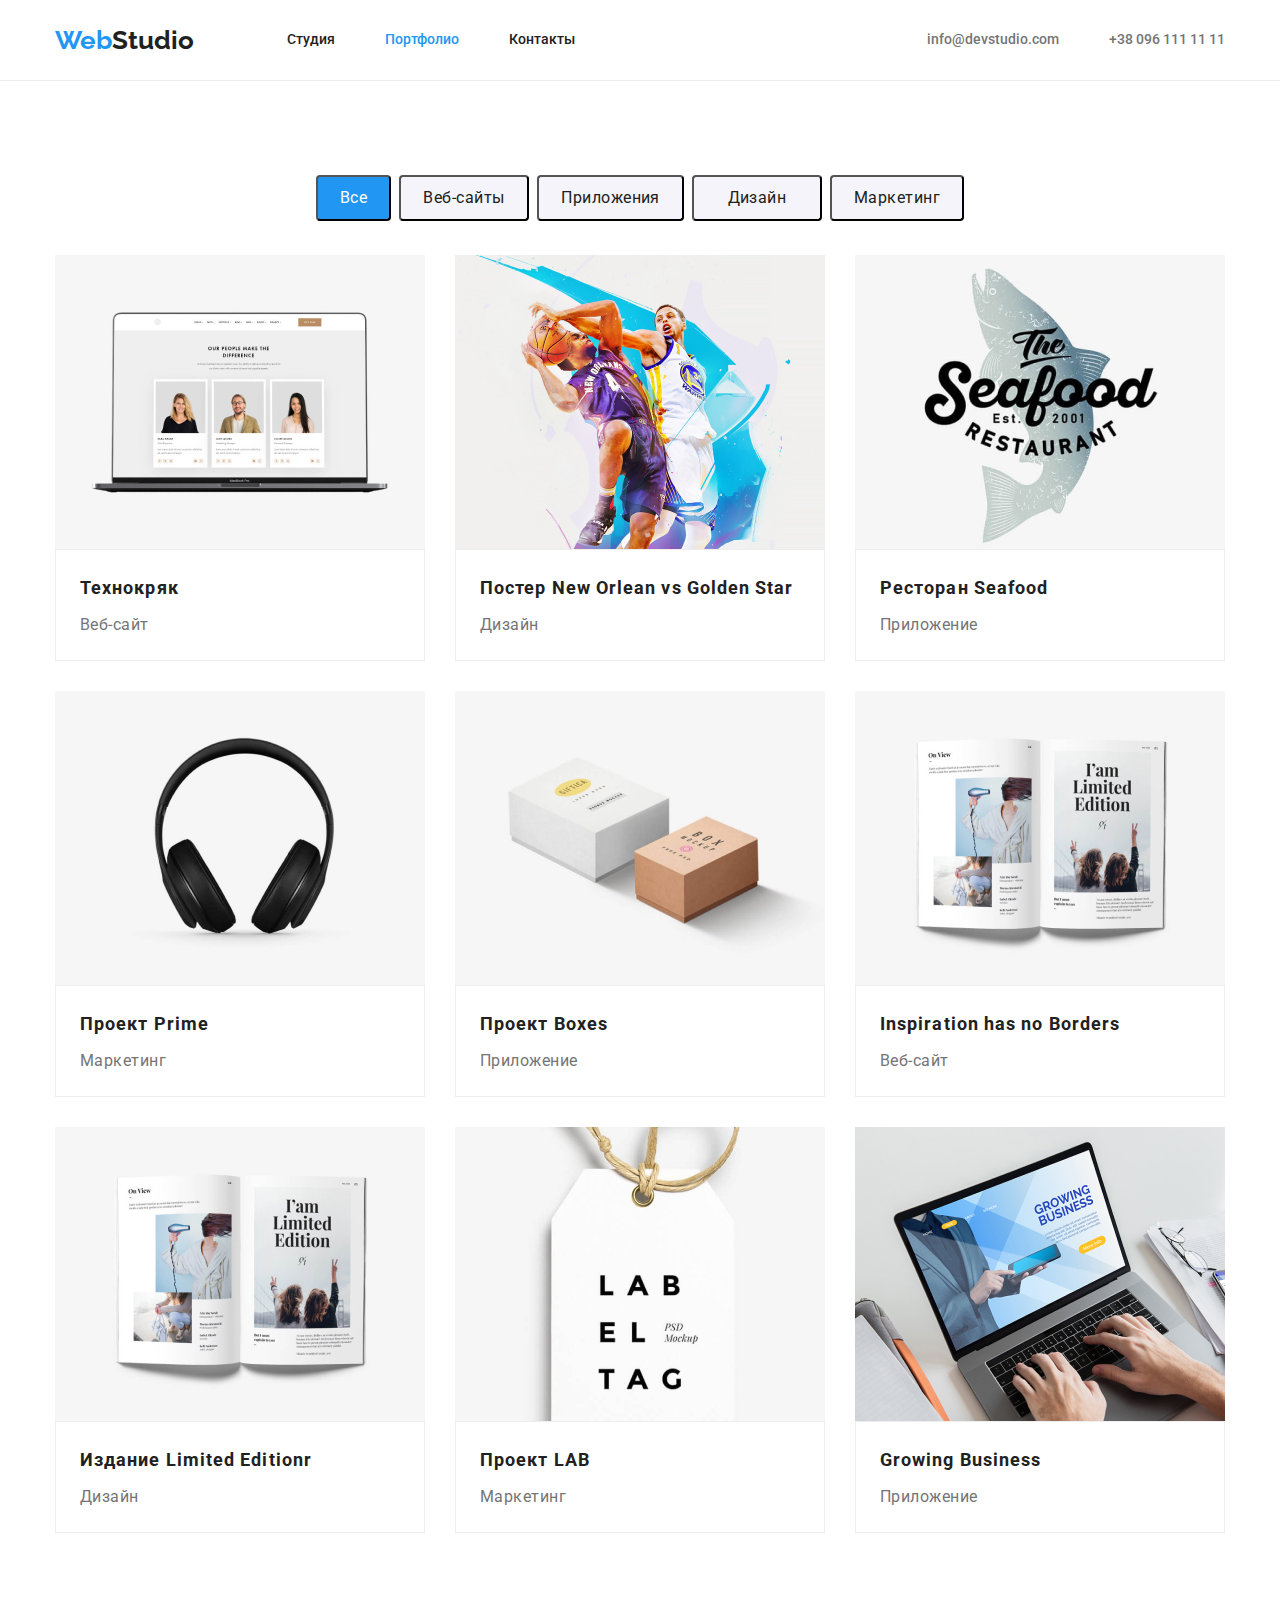
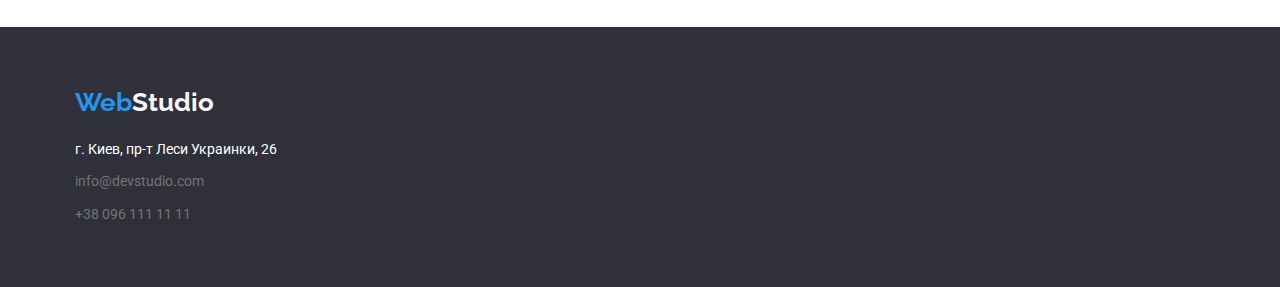
==== portfolio.html @ 2df2b5db "Initial commit" ====
<!DOCTYPE html>
<html lang="ru">

<head>
    <meta charset="UTF-8">
    <meta http-equiv="X-UA-Compatible" content="IE=edge">
    <meta name="viewport" content="width= , initial-scale=1.0">
    <title>Главная страница студии</title>
    <link rel="preconnect" href="https://fonts.googleapis.com">
    <link rel="preconnect" href="https://fonts.gstatic.com" crossorigin>
    <link
        href="https://fonts.googleapis.com/css2?family=Raleway:wght@700&family=Roboto:wght@400;500;700;900&display=swap"
        rel="stylesheet">
    <link rel="stylesheet" href="https://cdnjs.cloudflare.com/ajax/libs/modern-normalize/1.1.0/modern-normalize.min.css">
    <link rel="stylesheet" href="./styles/styles.css">
</head>

<body>
    <!-- Шапка-->
    <header class="page-header">
       <div class="container main-nav">
        <nav class="nav">
            <a href="/index.html" class="logo">
                <span class="web">Web</span>Studio</a>
            <ul class="site-nav list">
                <li class="item"> <a href="./index.html" class="site-nav-link ">Студия</a> </li>
                <li class="item"> <a href="./portfolio.html" class="site-nav-link current">Портфолио</a> </li>
                <li class="item"> <a href="" class="site-nav-link">Контакты</a> </li>
            </ul>
        </nav>
        <ul class="auth-nav list">
            <li class="item"> <a href="mailto:info@devstudio.com" class="auth-nav-link">info@devstudio.com</a> </li>
            <li class="item"> <a href="tel:+380961111111" class="auth-nav-link">+38 096 111 11 11</a> </li>
        </ul>
       </div>
    </header>
<main>
    <!-- Скрытый заголовок -->
    <section class="section">
    <div class="container">
    <h1 class="visually-hidden">Портфолио</h1>
    <ul class="filter list">
       <li class="filter-item"><button type="button" class="button-primary">Все</button></li>
       <li class="filter-item"><button type="button" class="button-secondary">Веб-сайты</button></li>
       <li class="filter-item"><button type="button" class="button-secondary">Приложения</button></li>
       <li class="filter-item"><button type="button" class="button-secondary">Дизайн</button></li>
       <li class="filter-item"><button type="button" class="button-secondary">Маркетинг</button></li>
    </ul>

    <!-- Примеры работ -->
            <ul class="portfolio list">
            <li class="item">
                <img src="./images/p1.jpg" alt="Веб-сайт технокряк"  width="370">
                <div class="card">
                <h2 class="title">Технокряк</h2>
                <p class="sector">Веб-сайт</p>
                </div>
            </li>
            <li class="item">
                <img src="./images/p2.jpg" alt="Постер New Orlean vs Golden Star" width="370">
                <div class="card">
                <h2 class="title">Постер New Orlean vs Golden Star</h2>
                <p class="sector">Дизайн</p>
                </div>
            </li>
            <li class="item">
                <img src="./images/p3.jpg" alt="Ресторан Seafood" width="370">
                <div class="card">
                <h2 class="title">Ресторан Seafood</h2>
                <p class="sector">Приложение</p>
                </div>
            </li>
            <li class="item">
                <img src="./images/p4.jpg" alt="Проект Prime" width="370">
                <div class="card">
                <h2 class="title">Проект Prime</h2>
                <p class="sector">Маркетинг</p>
                </div>
            </li>
            <li class="item">
                <img src="./images/p5.jpg" alt="Проект Boxes" width="370">
                <div class="card">
                <h3 class="title">Проект Boxes</h3>
                <p class="sector">Приложение</p>
                </div>
            </li>
            <li class="item">
                <img src="./images/p7.jpg" alt="Inspiration has no Borders" width="370">
                <div class="card">
                <h3 class="title">Inspiration has no Borders</h3>
                <p class="sector">Веб-сайт</p>
                </div>
            <li class="item">
                <img src="./images/p7.jpg" alt="Издание Limited Edition" width="370">
                <div class="card">
                <h3 class="title">Издание Limited Editionr</h3>
                <p class="sector">Дизайн</p>
                </div>
            </li>
            <li class="item">
                <img src="./images/p8.jpg" alt="Проект LAB" width="370">
                <div class="card">
                <h3 class="title">Проект LAB</h3>
                <p class="sector">Маркетинг</p>
                </div>
            </li>
            <li class="item">
                <img src="./images/p9.jpg" alt="Growing Business" width="370">
                <div class="card">
                <h3 class="title">Growing Business</h3>
                <p class="sector">Приложение</p>
                </div>
            </li>
        </ul>
        </div>
    </section>

</main>

    <!--Футер-->
    <footer class="last">
        <div class="container ">
            <a href="/index.html" class="logo footer">
                <span class="web">Web</span>Studio</a>
            <address>
                <ul class="footer list">
                    <li class="item"><a href="https://goo.gl/maps/i7YYpfPSyJy5PhJe8" class="adress">г. Киев, пр-т Леси
                            Украинки, 26</a></li>
                    <li class="item"><a href="mailto:info@devstudio.com" class="auth">info@devstudio.com</a></li>
                    <li class="item"><a href="tel:+380961111111" class="auth">+38 096 111 11 11</a></li>
                </ul>
            </address>
        </div>
    </footer>
    
    </body>
    
    </html>
---- styles/styles.css ----
/*Цвет основного текста #212121*/
/*Цвет дополнительного текста #757575*/
/*Акцент 2196F3*/
/* Белый FFFFFF */
/* background: #E5E5E5 */
/* background вторичный: #F5F4FA; */
/* background футер: #2F303A; */

:root {
  --primary-text-color: #757575;
  --title-text-color: #212121;
  --accent-color: #2196f3;
  --primary-wight-color: #fff;
  --secondary-botton-color: #f5f4fa;
  --background-second: #f5f4fa;
}

body {
  background-color: #fff;
  color: var(--primary-text-color);

  font-family: Roboto, sans-serif;
  font-size: 14px;
}

/* Утилиты */
.list {
  list-style: none;
}

/* h1, */
h1,
h2,
h3,
p,
ul {
  margin: 0;
  padding: 0;
}

.container {
  margin: 0 auto;
  width: 1200px;
  /* outline: 2px solid #2196f3; */
  padding: 0 15px;
}
.section {
  padding-top: 94px;
  padding-bottom: 94px;
}

.visually-hidden {
  position: absolute;
  width: 1px;
  height: 1px;
  margin: -1px;
  border: 0;
  padding: 0;
  white-space: nowrap;
  clip-path: inset(100%);
  clip: rect(0 0 0 0);
  overflow: hidden;
}

/* page heder */
.page-header {
  border-bottom: 1px solid #ececec;
}

.main-nav {
  display: flex;
  align-items: center;
}
.nav {
  display: flex;
  align-items: center;
}

/* logo*/
.logo {
  color: var(--title-text-color);

  font-family: Raleway;
  font-weight: 700;
  font-size: 26px;
  line-height: 1.19;
  text-decoration: none;
}

.logo:hover {
  color: var(--accent-color);
}
.web {
  color: var(--accent-color);
}

/* site-nav */
.site-nav {
  display: flex;
  margin-left: 93px;
}

.site-nav .item:not(:last-child) {
  margin-right: 50px;
}

.site-nav-link {
  display: block;
  padding-top: 32px;
  padding-bottom: 32px;
  padding-left: 0;

  color: var(--title-text-color);

  font-weight: 500;
  line-height: 1.14;
  letter-spacing: 0.02;
  text-decoration: none;
}
.site-nav-link:hover,
.site-nav-link:focus {
  color: var(--accent-color);
}
.site-nav-link.current {
  color: var(--accent-color);
}

.auth-nav {
  display: flex;
  margin-left: auto;
}
.auth-nav .item + .item {
  margin-left: 50px;
}

.auth-nav-link {
  display: block;
  padding-top: 32px;
  padding-bottom: 32px;

  color: var(--primary-text-color);

  font-weight: 500;
  line-height: 1.14;
  letter-spacing: 0.02;
  text-decoration: none;
}
.auth-nav-link:hover,
.auth-nav-link:focus {
  color: var(--accent-color);
}

/* hero */
.hero {
  background-color: #2f303a;
  max-width: 1600px;
  margin-left: auto;
  margin-right: auto;
  text-align: center;
  padding-top: 200px;
  padding-bottom: 200px;
}

.hero-title {
  margin-bottom: 30px;

  color: var(--primary-wight-color);

  font-weight: 900;
  font-size: 44px;
  line-height: 1.36;
  text-align: center;
  vertical-align: Top;
  letter-spacing: 0.06em;
}

.section-title {
  margin-top: 0;
  margin-bottom: 50px;

  color: var(--title-text-color);
  font-weight: 700;
  font-size: 36px;
  line-height: 1.16;
  text-align: center;
}

/* Преимущества */
.feature-list {
  display: flex;
}

.feature-list .item {
  width: 270px;
}

.feature-list .item:not(:last-child) {
  margin-right: 30px;
}

.feature-list .title {
  color: var(--title-text-color);

  font-size: 14px;
  font-weight: 700;
  line-height: 1.17;
  letter-spacing: 0.03em;
}

.list .text {
  margin-top: 10px;

  font-size: 14px;
  font-weight: 400;
  line-height: 1.7;
}

/* Чем мы занимаемся */
.units {
  display: flex;
}
img {
  display: block;
  max-width: 100%;
  height: auto;
}
.units .item {
  width: calc((100% - 60px) / 3);
  margin-right: 30px;
}
.units .item:last-child {
  margin-right: 0;
}

.units .list {
  margin-top: 50px;
}
.second {
  padding-top: 0;
}

/* team */
.team {
  display: flex;
  justify-content: center;
}

.team .item {
  background-color: var(--primary-wight-color);
  /* padding-bottom: 30px; */
}
.team .item:not(:last-child) {
  margin-right: 30px;
}

.team-title {
  color: var(--title-text-color);

  font-size: 16px;
  font-weight: 500;
  line-height: 1.18;
  text-align: center;
}

.list .text-team {
  margin-top: 10px;

  font-size: 16px;
  line-height: 1.18;
  text-align: center;
}
.worker {
  padding-top: 30px;
  padding-bottom: 30px;
}

.group {
  background-color: var(--background-second);
}

/* button */
.button {
  border-radius: 4px;
  padding: 10px 32px;
  color: var(--primary-wight-color);
  background-color: var(--accent-color);
  font-family: inherit;
  font-style: 700;
  font-size: 16px;
  line-height: 1.87;
  letter-spacing: 0.03em;
}

.button-primary {
  border-radius: 4px;
  padding: 6px 22px;

  color: var(--primary-wight-color);
  background-color: var(--accent-color);

  font-family: inherit;
  font-style: 700;
  font-size: 16px;
  line-height: 1.87;
  letter-spacing: 0.03em;
  text-align: center;
}
.button-secondary {
  border-radius: 4px;
  padding: 6px 22px;
  min-width: 130px;

  color: var(--title-text-color);
  background-color: var(--secondary-botton-color);

  font-family: inherit;
  font-style: 700;
  font-size: 16px;
  line-height: 1.87;
  letter-spacing: 0.03em;
  text-align: center;
}

.button-secondary:hover,
.button-secondary:focus {
  color: var(--primary-wight-color);
  background-color: var(--accent-color);
}

.filter .title {
  color: var(--title-text-color);
  font-weight: 700;
  font-size: 18px;
  line-height: 1.7;
  letter-spacing: 0.06em;
}

.filter-text {
  font-size: 16px;
  line-height: 1.6;
}

/* footer */
.last {
  padding: 60px;
  background-color: #2f303a;
}

.footer {
  color: var(--secondary-botton-color);
}

.footer .item:not(:last-child) {
  margin-bottom: 9px;
}

address {
  margin-top: 20px;
}
.footer .adress {
  background-color: #2f303a;
  color: var(--primary-wight-color);
  line-height: 1.7;
  font-style: normal;
  text-decoration: none;
}

.footer .auth {
  background-color: #2f303a;
  color: var(--primary-text-color);
  line-height: 1.7;
  font-style: normal;
  text-decoration: none;
}

/* Фильтр портфолио */
.filter {
  display: flex;
  justify-content: center;
}

.filter-item {
  margin-right: 8px;
  margin-bottom: 34px;
}
.filter-item:last-child {
  margin-right: 0;
}

/* Портфолио */

.portfolio {
  display: flex;
  flex-wrap: wrap;
}

.portfolio .item {
  width: 370px;
  margin-right: 30px;
  margin-bottom: 30px;
}
.portfolio .item {
  width: calc((100%- 60px) / 3);
  margin-right: 30px;
  margin-bottom: 30px;
}

.portfolio .item:nth-child(3n) {
  margin-right: 0;
}
.portfolio .item:nth-last-child(-n + 3) {
  margin-bottom: 0;
}

.card .title {
  margin-top: 0px;
  margin-bottom: 0;

  color: var(--title-text-color);

  font-size: 18px;
  font-weight: 700;
  line-height: 2;
  letter-spacing: 0.06em;
}
.card .sector {
  margin-top: 4px;

  font-size: 16px;
  font-weight: 400;
  line-height: 1.87;
  letter-spacing: 0.03em;
}

.card {
  border: 1px solid #eeeeee;
  padding: 20px 24px;
  line-height: 1.9;
}
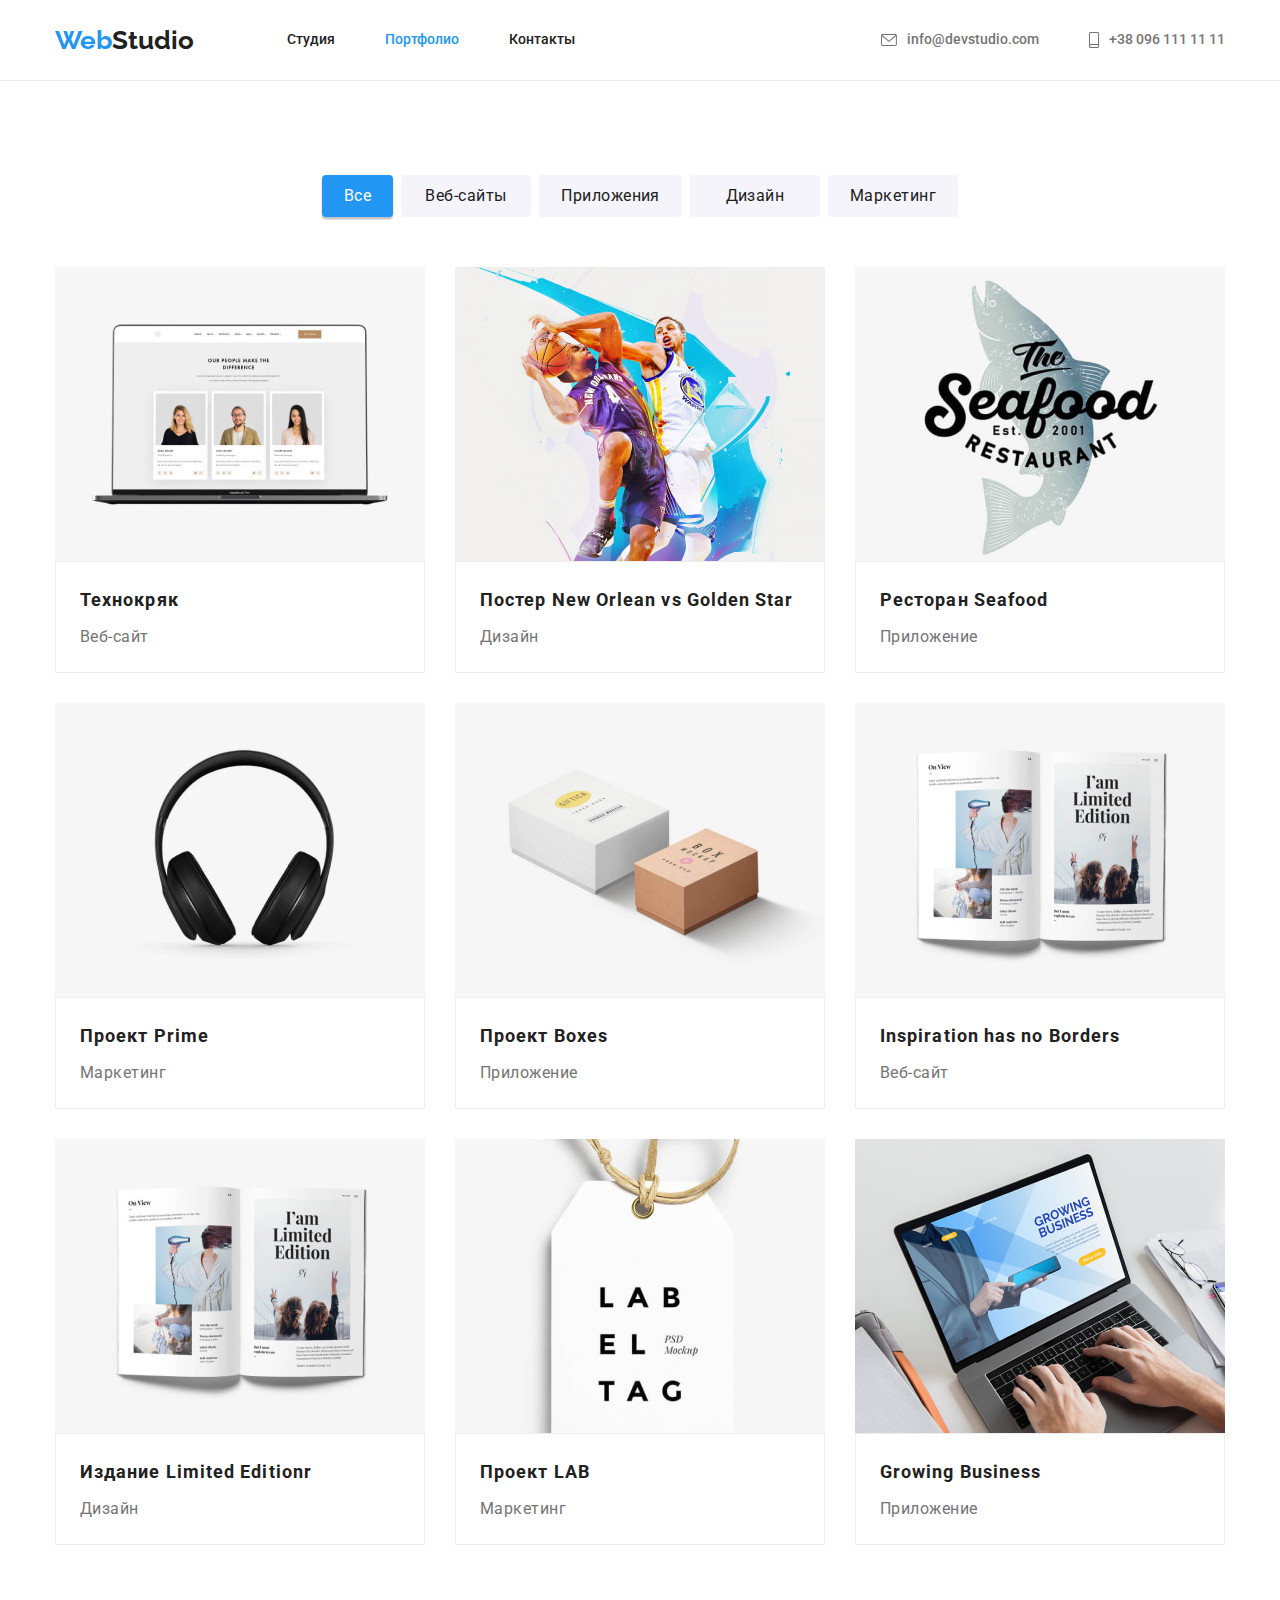
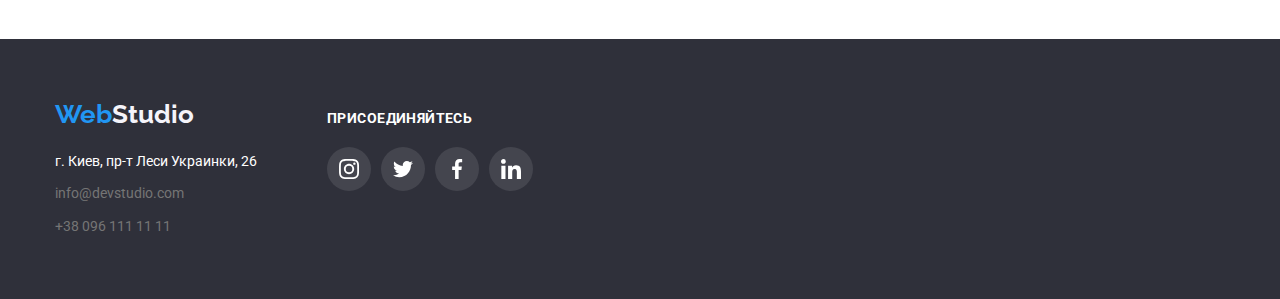
==== commit 8586f826: "Дз-4" ====
--- a/portfolio.html
+++ b/portfolio.html
@@ -29,8 +29,14 @@
             </ul>
         </nav>
         <ul class="auth-nav list">
-            <li class="item"> <a href="mailto:info@devstudio.com" class="auth-nav-link">info@devstudio.com</a> </li>
-            <li class="item"> <a href="tel:+380961111111" class="auth-nav-link">+38 096 111 11 11</a> </li>
+            <li class="item"> <a href="mailto:info@devstudio.com" class="auth-nav-link">
+                    <svg class="contact-icon" width="16" height="12">
+                        <use href="./images/sprite.svg#envelope"> </use>
+                    </svg>info@devstudio.com</a> </li>
+            <li class="item"> <a href="tel:+380961111111" class="auth-nav-link">
+                    <svg class="contact-icon" width="10" height="16">
+                        <use href="./images/sprite.svg#smartphone"> </use>
+                    </svg>+38 096 111 11 11</a> </li>
         </ul>
        </div>
     </header>
@@ -118,20 +124,55 @@
 </main>
 
     <!--Футер-->
-    <footer class="last">
-        <div class="container ">
+<footer class="last">
+    <div class="container position">
+        <div class="contact">
             <a href="/index.html" class="logo footer">
                 <span class="web">Web</span>Studio</a>
             <address>
                 <ul class="footer list">
-                    <li class="item"><a href="https://goo.gl/maps/i7YYpfPSyJy5PhJe8" class="adress">г. Киев, пр-т Леси
-                            Украинки, 26</a></li>
-                    <li class="item"><a href="mailto:info@devstudio.com" class="auth">info@devstudio.com</a></li>
-                    <li class="item"><a href="tel:+380961111111" class="auth">+38 096 111 11 11</a></li>
+                    <li class="footer-item"><a href="https://goo.gl/maps/i7YYpfPSyJy5PhJe8" class="adress">г. Киев, пр-т
+                            Леси Украинки, 26</a></li>
+                    <li class="footer-item"><a href="mailto:info@devstudio.com" class="auth">info@devstudio.com</a></li>
+                    <li class="footer-item"><a href="tel:+380961111111" class="auth">+38 096 111 11 11</a></li>
                 </ul>
             </address>
         </div>
-    </footer>
+        <div class="join">
+            <h3 class="join-title">ПРИСОЕДИНЯЙТЕСЬ</h3>
+            <ul class="socials list">
+                <li class="socials-item"> <a class="socials-link" href="" target="_blank" rel="noopener noreferrer"
+                        aria-label="иконка instagram">
+                        <svg class="socials-icon" width="20" height="20">
+                            <use href="./images/sprite.svg#instagram"> </use>
+                        </svg>
+                    </a>
+                </li>
+                <li class="socials-item"> <a class="socials-link" href="" target="_blank" rel="noopener noreferrer"
+                        aria-label="иконка twitter">
+                        <svg class="socials-icon" width="20" height="20">
+                            <use href="./images/sprite.svg#twitter"> </use>
+                        </svg>
+                    </a>
+                </li>
+                <li class="socials-item"> <a class="socials-link" href="" target="_blank" rel="noopener noreferrer"
+                        aria-label="иконка facebook">
+                        <svg class="socials-icon" width="20" height="20">
+                            <use href="./images/sprite.svg#facebook"> </use>
+                        </svg>
+                    </a>
+                </li>
+                <li class="socials-item"> <a class="socials-link" href="" target="_blank" rel="noopener noreferrer"
+                        aria-label="иконка linkedin">
+                        <svg class="socials-icon" width="20" height="20">
+                            <use href="./images/sprite.svg#linkedin"> </use>
+                        </svg>
+                    </a>
+                </li>
+            </ul>
+        </div>
+    </div>
+</footer>
     
     </body>
     
--- a/styles/styles.css
+++ b/styles/styles.css
@@ -37,7 +37,9 @@
   margin: 0;
   padding: 0;
 }
-
+:focus {
+  outline: none;
+}
 .container {
   margin: 0 auto;
   width: 1200px;
@@ -128,15 +130,18 @@
 .auth-nav {
   display: flex;
   margin-left: auto;
+  align-items: center;
 }
 .auth-nav .item + .item {
   margin-left: 50px;
+  align-items: center;
 }
 
 .auth-nav-link {
-  display: block;
+  display: flex;
   padding-top: 32px;
   padding-bottom: 32px;
+  align-items: center;
 
   color: var(--primary-text-color);
 
@@ -149,13 +154,25 @@
 .auth-nav-link:focus {
   color: var(--accent-color);
 }
+.contact-icon {
+  margin-right: 10px;
+  fill: currentColor;
+}
 
 /* hero */
 .hero {
-  background-color: #2f303a;
   max-width: 1600px;
   margin-left: auto;
   margin-right: auto;
+  background-color: #2f303a;
+
+  background-image: linear-gradient(
+      to right,
+      rgba(47, 48, 58, 0.4),
+      rgba(47, 48, 58, 0.4)
+    ),
+    url(../images/Img.jpg);
+  background-repeat: no-repeat;
   text-align: center;
   padding-top: 200px;
   padding-bottom: 200px;
@@ -185,13 +202,22 @@
   text-align: center;
 }
 
-/* Преимущества */
+/*Преимущества*/
 .feature-list {
   display: flex;
-}
-
-.feature-list .item {
+  align-items: center;
+}
+
+.feature-icon {
+  display: flex;
+  align-items: center;
+  justify-content: center;
+
+  margin-bottom: 30px;
+
   width: 270px;
+  height: 120px;
+  background-color: #f5f4fa;
 }
 
 .feature-list .item:not(:last-child) {
@@ -247,8 +273,10 @@
 
 .team .item {
   background-color: var(--primary-wight-color);
-  /* padding-bottom: 30px; */
-}
+  box-shadow: 0px 2px 1px 0px #00000033, 0px 2px 1px 0px #00000033,
+    0px 1px 3px 0px #0000001f;
+}
+
 .team .item:not(:last-child) {
   margin-right: 30px;
 }
@@ -264,6 +292,7 @@
 
 .list .text-team {
   margin-top: 10px;
+  margin-bottom: 16px;
 
   font-size: 16px;
   line-height: 1.18;
@@ -278,7 +307,47 @@
   background-color: var(--background-second);
 }
 
+.socials {
+  display: flex;
+  justify-content: center;
+  align-items: center;
+}
+
+.socials-link {
+  display: flex;
+  justify-content: center;
+  align-items: center;
+
+  width: 44px;
+  height: 44px;
+
+  background-color: #ffffff;
+
+  border-radius: 50%;
+}
+
+.socials-link:hover,
+.socials-link:focus {
+  background-color: var(--accent-color);
+}
+
+.socials-item:not(:last-child) {
+  margin-right: 10px;
+}
+
+.socials-icon {
+  fill: #afb1b8;
+}
+
+.socials-link:hover .socials-icon,
+.socials-link:focus .socials-icon {
+  fill: #ffffff;
+}
+
 /* button */
+button {
+  border: 0;
+}
 .button {
   border-radius: 4px;
   padding: 10px 32px;
@@ -297,6 +366,8 @@
 
   color: var(--primary-wight-color);
   background-color: var(--accent-color);
+  box-shadow: 0px 2px 2px 0px #0000001f, 0px 1px 2px 0px #00000014,
+    0px 3px 1px 0px #0000001a;
 
   font-family: inherit;
   font-style: 700;
@@ -305,6 +376,7 @@
   letter-spacing: 0.03em;
   text-align: center;
 }
+
 .button-secondary {
   border-radius: 4px;
   padding: 6px 22px;
@@ -325,6 +397,8 @@
 .button-secondary:focus {
   color: var(--primary-wight-color);
   background-color: var(--accent-color);
+  box-shadow: 0px 2px 2px 0px #0000001f, 0px 1px 2px 0px #00000014,
+    0px 3px 1px 0px #0000001a;
 }
 
 .filter .title {
@@ -340,17 +414,66 @@
   line-height: 1.6;
 }
 
+/* Постоянные клиенты */
+.client {
+  display: flex;
+  flex-wrap: wrap;
+}
+
+.client-logo {
+  display: flex;
+  justify-content: center;
+  align-items: center;
+
+  width: 170px;
+  height: 92px;
+
+  border: 1px solid #afb1b8;
+  border-radius: 4px;
+  color: #afb1b8;
+}
+
+.client-logo:hover,
+.client-logo:focus {
+  border: 1px solid var(--accent-color);
+  color: var(--accent-color);
+}
+
+.client-icon {
+  fill: currentColor;
+}
+
+.client .item {
+  width: calc((100%- 150px) / 6);
+  margin-right: 30px;
+  margin-bottom: 30px;
+}
+
+.client .item:nth-child(6n) {
+  margin-right: 0;
+}
+.client .item:nth-last-child(-n + 6) {
+  margin-bottom: 0;
+}
+
 /* footer */
 .last {
-  padding: 60px;
+  padding: 60px 0;
   background-color: #2f303a;
 }
 
+.position {
+  display: flex;
+  align-items: baseline;
+}
+.contact {
+  margin-right: 70px;
+}
 .footer {
   color: var(--secondary-botton-color);
 }
 
-.footer .item:not(:last-child) {
+.footer-item:not(:last-child) {
   margin-bottom: 9px;
 }
 
@@ -373,6 +496,35 @@
   text-decoration: none;
 }
 
+.join {
+  display: flex;
+  flex-direction: column;
+  align-items: flex-start;
+}
+.join-title {
+  margin-bottom: 20px;
+  color: var(--primary-wight-color);
+
+  font-size: 14px;
+  font-weight: 700;
+  line-height: 1.14;
+  align-items: left;
+  letter-spacing: 0.03em;
+}
+.join .socials-link {
+  background-color: #ffffff1a;
+  color: var(--primary-wight-color);
+}
+
+.join .socials-link:hover,
+.join .socials-link:focus {
+  background-color: #2196f3;
+}
+
+.join .socials-icon {
+  fill: currentColor;
+}
+
 /* Фильтр портфолио */
 .filter {
   display: flex;
@@ -381,7 +533,7 @@
 
 .filter-item {
   margin-right: 8px;
-  margin-bottom: 34px;
+  margin-bottom: 50px;
 }
 .filter-item:last-child {
   margin-right: 0;
@@ -405,6 +557,12 @@
   margin-bottom: 30px;
 }
 
+.portfolio .item:hover,
+.portfolio .item:focus {
+  box-shadow: 1px 4px 6px 0px #00000029, 0px 4px 4px 0px #0000000f,
+    0px 1px 1px 0px #0000001f;
+}
+
 .portfolio .item:nth-child(3n) {
   margin-right: 0;
 }
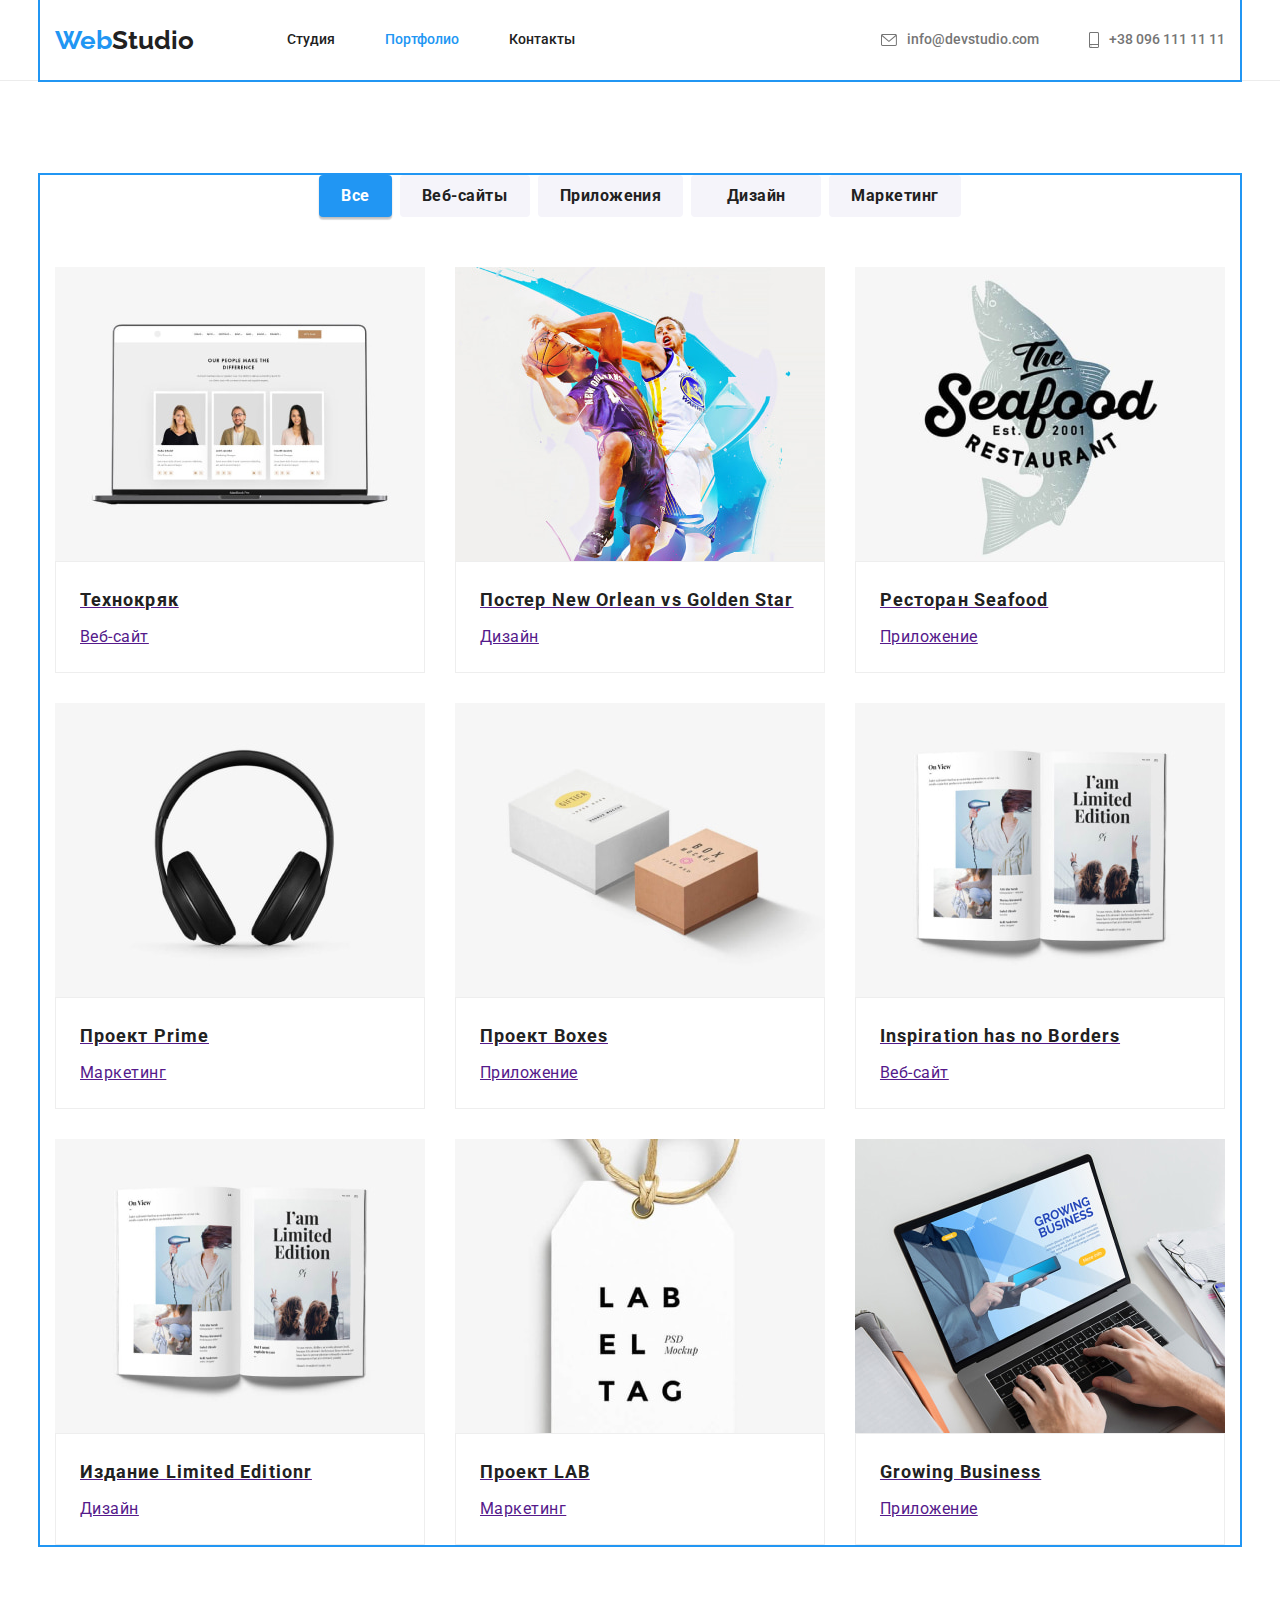
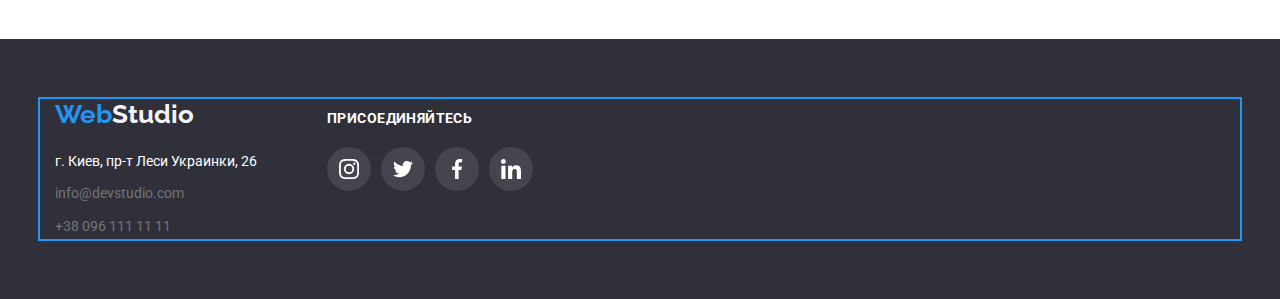
==== commit 5bfe561a: "Дз-4" ====
--- a/portfolio.html
+++ b/portfolio.html
@@ -56,66 +56,84 @@
     <!-- Примеры работ -->
             <ul class="portfolio list">
             <li class="item">
+                <a href="" class="portfolio-link">
                 <img src="./images/p1.jpg" alt="Веб-сайт технокряк"  width="370">
                 <div class="card">
                 <h2 class="title">Технокряк</h2>
                 <p class="sector">Веб-сайт</p>
                 </div>
+                </a>
             </li>
             <li class="item">
+                <a href="" class="portfolio-link">
                 <img src="./images/p2.jpg" alt="Постер New Orlean vs Golden Star" width="370">
                 <div class="card">
                 <h2 class="title">Постер New Orlean vs Golden Star</h2>
                 <p class="sector">Дизайн</p>
                 </div>
+                </a>
             </li>
             <li class="item">
+                <a href="" class="portfolio-link">
                 <img src="./images/p3.jpg" alt="Ресторан Seafood" width="370">
                 <div class="card">
                 <h2 class="title">Ресторан Seafood</h2>
                 <p class="sector">Приложение</p>
                 </div>
+                </a>
             </li>
             <li class="item">
+                <a href="" class="portfolio-link">
                 <img src="./images/p4.jpg" alt="Проект Prime" width="370">
                 <div class="card">
                 <h2 class="title">Проект Prime</h2>
                 <p class="sector">Маркетинг</p>
                 </div>
+                </a>
             </li>
             <li class="item">
+                <a href="" class="portfolio-link">
                 <img src="./images/p5.jpg" alt="Проект Boxes" width="370">
                 <div class="card">
                 <h3 class="title">Проект Boxes</h3>
                 <p class="sector">Приложение</p>
                 </div>
+                </a>
             </li>
             <li class="item">
+                <a href="" class="portfolio-link">
                 <img src="./images/p7.jpg" alt="Inspiration has no Borders" width="370">
                 <div class="card">
                 <h3 class="title">Inspiration has no Borders</h3>
                 <p class="sector">Веб-сайт</p>
                 </div>
+                </a>
             <li class="item">
+                <a href="" class="portfolio-link">
                 <img src="./images/p7.jpg" alt="Издание Limited Edition" width="370">
                 <div class="card">
                 <h3 class="title">Издание Limited Editionr</h3>
                 <p class="sector">Дизайн</p>
                 </div>
+                </a>
             </li>
             <li class="item">
+                <a href="" class="portfolio-link">
                 <img src="./images/p8.jpg" alt="Проект LAB" width="370">
                 <div class="card">
                 <h3 class="title">Проект LAB</h3>
                 <p class="sector">Маркетинг</p>
                 </div>
+                </a>
             </li>
             <li class="item">
+                <a href="" class="portfolio-link">
                 <img src="./images/p9.jpg" alt="Growing Business" width="370">
                 <div class="card">
                 <h3 class="title">Growing Business</h3>
                 <p class="sector">Приложение</p>
                 </div>
+                </a>
             </li>
         </ul>
         </div>
--- a/styles/styles.css
+++ b/styles/styles.css
@@ -43,7 +43,7 @@
 .container {
   margin: 0 auto;
   width: 1200px;
-  /* outline: 2px solid #2196f3; */
+  outline: 2px solid #2196f3;
   padding: 0 15px;
 }
 .section {
@@ -173,6 +173,8 @@
     ),
     url(../images/Img.jpg);
   background-repeat: no-repeat;
+  background-size: auto auto;
+  background-position: 50% 50%;
   text-align: center;
   padding-top: 200px;
   padding-bottom: 200px;
@@ -354,10 +356,12 @@
   color: var(--primary-wight-color);
   background-color: var(--accent-color);
   font-family: inherit;
-  font-style: 700;
+  font-weight: 700;
   font-size: 16px;
   line-height: 1.87;
   letter-spacing: 0.03em;
+
+  cursor: pointer;
 }
 
 .button-primary {
@@ -370,11 +374,13 @@
     0px 3px 1px 0px #0000001a;
 
   font-family: inherit;
-  font-style: 700;
+  font-weight: 700;
   font-size: 16px;
   line-height: 1.87;
   letter-spacing: 0.03em;
   text-align: center;
+
+  cursor: pointer;
 }
 
 .button-secondary {
@@ -386,11 +392,12 @@
   background-color: var(--secondary-botton-color);
 
   font-family: inherit;
-  font-style: 700;
+  font-weight: 700;
   font-size: 16px;
   line-height: 1.87;
   letter-spacing: 0.03em;
   text-align: center;
+  cursor: pointer;
 }
 
 .button-secondary:hover,
@@ -444,7 +451,7 @@
 }
 
 .client .item {
-  width: calc((100%- 150px) / 6);
+  width: calc((100% - 150px) / 6);
   margin-right: 30px;
   margin-bottom: 30px;
 }
@@ -531,9 +538,13 @@
   justify-content: center;
 }
 
+.filter {
+  margin-bottom: 50px;
+}
+
 .filter-item {
   margin-right: 8px;
-  margin-bottom: 50px;
+  /* margin-bottom: 50px; */
 }
 .filter-item:last-child {
   margin-right: 0;
@@ -552,13 +563,16 @@
   margin-bottom: 30px;
 }
 .portfolio .item {
-  width: calc((100%- 60px) / 3);
+  width: calc((100% - 60px) / 3);
   margin-right: 30px;
   margin-bottom: 30px;
 }
 
-.portfolio .item:hover,
-.portfolio .item:focus {
+.portfolio-link {
+  display: block;
+}
+.portfolio-link:hover,
+.portfolio-link:focus {
   box-shadow: 1px 4px 6px 0px #00000029, 0px 4px 4px 0px #0000000f,
     0px 1px 1px 0px #0000001f;
 }
